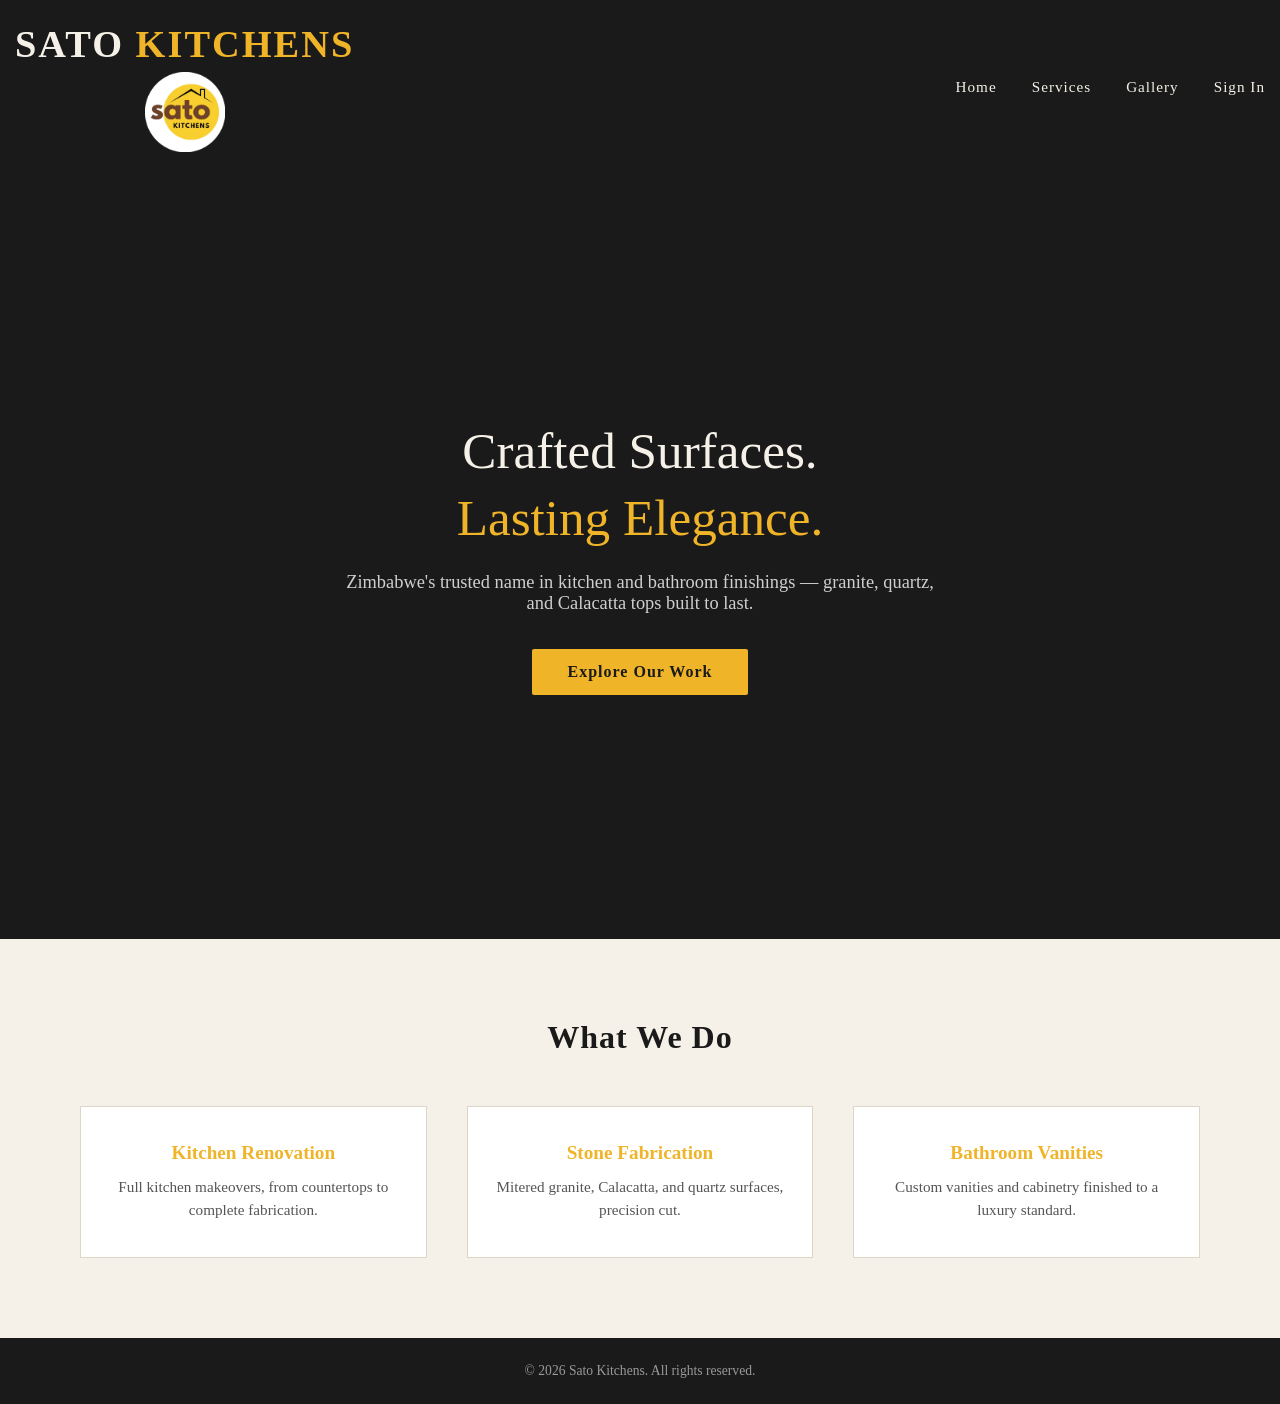
==== frontend/index.html @ 0326880c "Add services page and fix outstanding frontend files" ====
<!DOCTYPE html>
<html lang="en">
<head>
    <meta charset="UTF-8">
    <meta name="viewport" content="width=device-width, initial-scale=1.0">
    <title>Sato Kitchens | Premium Kitchen & Bathroom Finishings</title>
    <link rel="stylesheet" href="css/style.css">
</head>
<body>

    <nav class="navbar">
        <div class="nav-container">
           <a href="index.html" class="logo">
    <span class="logo-text">SATO <span class="highlight">KITCHENS</span></span>
    <img src="images/sato-logo.png" alt="Sato Kitchens">
</a>

            <ul class="nav-links">
                <li><a href="index.html">Home</a></li>
                <li><a href="services.html">Services</a></li>
                <li><a href="gallery.html">Gallery</a></li>
                <li><a href="login.html">Sign In</a></li>
            </ul>
        </div>
    </nav>

    <header class="hero">
        <div class="hero-content">
            <h1>Crafted Surfaces. <span>Lasting Elegance.</span></h1>
            <p>Zimbabwe's trusted name in kitchen and bathroom finishings — granite, quartz, and Calacatta tops built to last.</p>
            <a href="services.html" class="btn-primary">Explore Our Work</a>
        </div>
    </header>

    <section class="teaser">
        <h2>What We Do</h2>
        <div class="teaser-grid">
            <div class="teaser-card">
                <h3>Kitchen Renovation</h3>
                <p>Full kitchen makeovers, from countertops to complete fabrication.</p>
            </div>
            <div class="teaser-card">
                <h3>Stone Fabrication</h3>
                <p>Mitered granite, Calacatta, and quartz surfaces, precision cut.</p>
            </div>
            <div class="teaser-card">
                <h3>Bathroom Vanities</h3>
                <p>Custom vanities and cabinetry finished to a luxury standard.</p>
            </div>
        </div>
    </section>

    <footer class="site-footer">
        <p>&copy; 2026 Sato Kitchens. All rights reserved.</p>
    </footer>

</body>
</html>
---- frontend/css/style.css ----
/* --- Theme variables: change these two lines, whole site's mood shifts --- */
:root {
    --charcoal: #1a1a1a;
    --charcoal-light: #262626;
    --cream: #f5f0e8;
    --gold: #f0b429;
    --gold-light: #f7cc66;
    --brown: #6b3a1f;
}

* {
    margin: 0;
    padding: 0;
    box-sizing: border-box;
}

body {
    font-family: 'Georgia', 'Times New Roman', serif;
    background-color: var(--cream);
    color: var(--charcoal);
}

/* --- Navbar --- */
.navbar {
    background-color: var(--charcoal);
    padding: 12px 0;
    position: sticky;
    top: 0;
    z-index: 100;
}

.nav-container {
    max-width: 1400px;
    margin: 0 auto;
    display: flex;
    justify-content: space-between;
    align-items: center;
    padding: 10px 15px;
}

.logo {
    display: flex;
    flex-direction: column;
    align-items: center;
    text-decoration: none;
    gap: 6px;
}

.logo-text {
    color: var(--cream);
    font-size: 2.4rem;
    letter-spacing: 2px;
    font-weight: bold;
}

.logo img {
    height: 80px;
    width: auto;
}

.logo-text .highlight {
    color: var(--gold);
}



.nav-links a {
    color: var(--cream) !important;
    text-decoration: none !important;
    font-size: 0.95rem;
    letter-spacing: 1px;
    transition: color 0.3s ease;
}

.nav-links a:visited {
    color: var(--cream) !important;
}

.nav-links a:hover {
    color: var(--gold) !important;
}

.nav-links a:hover {
    color: var(--gold);
}

/* --- Hero --- */
.hero {
    background-color: var(--charcoal);
    min-height: 85vh;
    display: flex;
    align-items: center;
    justify-content: center;
    text-align: center;
    padding: 40px;
}

.hero-content h1 {
    color: var(--cream);
    font-size: 3.2rem;
    font-weight: normal;
    line-height: 1.3;
    margin-bottom: 20px;
}

.hero-content h1 span {
    color: var(--gold);
    display: block;
}

.hero-content p {
    color: #cfcfcf;
    font-size: 1.15rem;
    max-width: 600px;
    margin: 0 auto 35px;
}

.btn-primary {
    display: inline-block;
    background-color: var(--gold);
    color: var(--charcoal);
    text-decoration: none;
    padding: 14px 36px;
    font-weight: bold;
    letter-spacing: 1px;
    border-radius: 2px;
    transition: background-color 0.3s ease;
}

.btn-primary:hover {
    background-color: var(--gold-light);
}

/* --- Teaser section --- */
.teaser {
    max-width: 1200px;
    margin: 0 auto;
    padding: 80px 40px;
    text-align: center;
}

.teaser h2 {
    font-size: 2rem;
    margin-bottom: 50px;
    letter-spacing: 1px;
}

.teaser-grid {
    display: grid;
    grid-template-columns: repeat(3, 1fr);
    gap: 40px;
}

.teaser-card {
    padding: 35px 25px;
    border: 1px solid #ddd6c8;
    background-color: white;
}

.teaser-card h3 {
    color: var(--gold);
    margin-bottom: 12px;
    font-size: 1.2rem;
}

.teaser-card p {
    color: #555;
    font-size: 0.95rem;
    line-height: 1.5;
}

/* --- Footer --- */
.site-footer {
    background-color: var(--charcoal);
    color: #999;
    text-align: center;
    padding: 25px;
    font-size: 0.85rem;
}

/* --- Responsive: stack things on smaller screens --- */
@media (max-width: 768px) {
    .nav-links {
        display: none; /* we'll build a mobile menu later */
    }
    .hero-content h1 {
        font-size: 2.2rem;
    }
    .teaser-grid {
        grid-template-columns: 1fr;
    }
}

.nav-links {
    list-style: none;
    display: flex;
    flex-direction: row;
    gap: 35px;
    align-items: center;
}
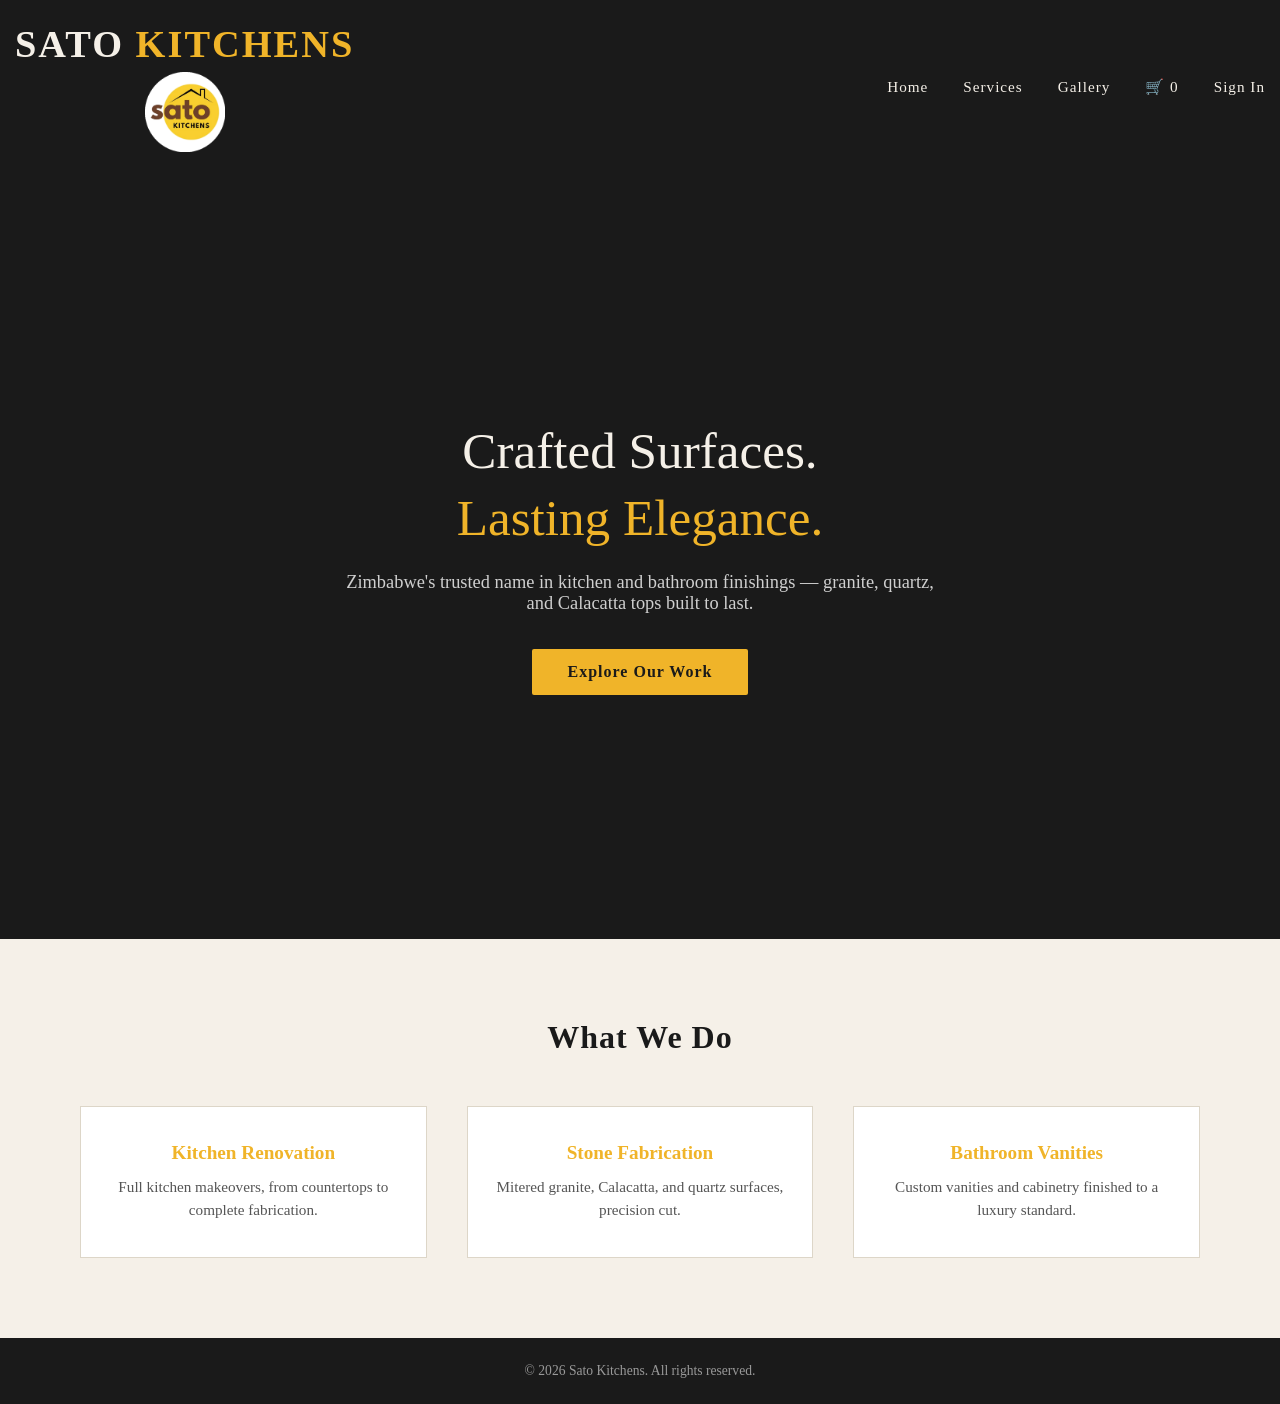
==== commit cdb8a5df: "Added cart options for all services" ====
--- a/frontend/index.html
+++ b/frontend/index.html
@@ -6,6 +6,8 @@
     <title>Sato Kitchens | Premium Kitchen & Bathroom Finishings</title>
     <link rel="stylesheet" href="css/style.css">
 </head>
+<script src="js/auth.js"></script>
+<script src="js/cart.js"></script>
 <body>
 
     <nav class="navbar">
@@ -19,7 +21,8 @@
                 <li><a href="index.html">Home</a></li>
                 <li><a href="services.html">Services</a></li>
                 <li><a href="gallery.html">Gallery</a></li>
-                <li><a href="login.html">Sign In</a></li>
+                <li><a href="cart.html" class="cart-link">🛒 <span id="cartCount" class="cart-badge">0</span></a></li>
+                <li id="navAuthItem"><a href="login.html">Sign In</a></li>
             </ul>
         </div>
     </nav>
--- a/frontend/css/style.css
+++ b/frontend/css/style.css
@@ -199,3 +199,313 @@
     align-items: center;
 }
 
+/* --- Services page --- */
+.page-header {
+    background-color: var(--charcoal);
+    text-align: center;
+    padding: 70px 40px;
+}
+
+.page-header h1 {
+    color: var(--cream);
+    font-size: 2.6rem;
+    font-weight: normal;
+    margin-bottom: 15px;
+}
+
+.page-header p {
+    color: #cfcfcf;
+    max-width: 600px;
+    margin: 0 auto;
+    font-size: 1.05rem;
+}
+
+.services-section {
+    max-width: 1200px;
+    margin: 0 auto;
+    padding: 70px 40px;
+}
+
+.services-section.alt-bg {
+    max-width: 100%;
+    background-color: #ede6d6;
+}
+
+.services-section.alt-bg > * {
+    max-width: 1200px;
+    margin-left: auto;
+    margin-right: auto;
+}
+
+.services-section h2 {
+    font-size: 1.8rem;
+    margin-bottom: 40px;
+    text-align: center;
+    letter-spacing: 1px;
+}
+
+.services-grid {
+    display: grid;
+    grid-template-columns: repeat(3, 1fr);
+    gap: 30px;
+}
+
+.service-card {
+    background-color: white;
+    border: 1px solid #ddd6c8;
+    padding: 30px 25px;
+    text-align: center;
+    transition: transform 0.25s ease, box-shadow 0.25s ease;
+}
+
+.service-card:hover {
+    transform: translateY(-5px);
+    box-shadow: 0 10px 25px rgba(0, 0, 0, 0.08);
+}
+
+.service-img-placeholder {
+    width: 100%;
+    height: 140px;
+    background-color: var(--charcoal-light);
+    border-radius: 4px;
+    display: flex;
+    align-items: center;
+    justify-content: center;
+    font-size: 2.5rem;
+    margin-bottom: 20px;
+}
+
+.service-img {
+    width: 100%;
+    height: 240px;
+    object-fit: cover;
+    border-radius: 4px;
+    margin-bottom: 20px;
+    display: block;
+}
+
+.service-card h3 {
+    color: var(--brown);
+    font-size: 1.1rem;
+    margin-bottom: 10px;
+}
+
+.service-card p {
+    color: #555;
+    font-size: 0.9rem;
+    line-height: 1.5;
+}
+
+.service-card .price {
+    color: var(--gold);
+    font-weight: bold;
+    font-size: 1rem;
+}
+
+.service-card.coming-soon {
+    opacity: 0.6;
+}
+
+@media (max-width: 900px) {
+    .services-grid {
+        grid-template-columns: repeat(2, 1fr);
+    }
+}
+
+@media (max-width: 600px) {
+    .services-grid {
+        grid-template-columns: 1fr;
+    }
+}
+
+/* --- Auth pages (login/register) --- */
+.auth-page {
+    min-height: 70vh;
+    display: flex;
+    align-items: center;
+    justify-content: center;
+    padding: 60px 20px;
+}
+
+.auth-card {
+    background-color: white;
+    border: 1px solid #ddd6c8;
+    padding: 45px 40px;
+    max-width: 420px;
+    width: 100%;
+    text-align: center;
+}
+
+.auth-card h1 {
+    font-size: 1.8rem;
+    font-weight: normal;
+    margin-bottom: 8px;
+}
+
+.auth-subtitle {
+    color: #777;
+    font-size: 0.95rem;
+    margin-bottom: 30px;
+}
+
+.form-group {
+    text-align: left;
+    margin-bottom: 20px;
+}
+
+.form-group label {
+    display: block;
+    font-size: 0.9rem;
+    margin-bottom: 6px;
+    color: var(--charcoal);
+}
+
+.form-group input {
+    width: 100%;
+    padding: 12px 14px;
+    border: 1px solid #ccc;
+    border-radius: 3px;
+    font-size: 1rem;
+    font-family: inherit;
+}
+
+.form-group input:focus {
+    outline: none;
+    border-color: var(--gold);
+}
+
+.full-width {
+    width: 100%;
+    border: none;
+    cursor: pointer;
+    font-size: 1rem;
+    margin-top: 10px;
+}
+
+.auth-switch {
+    margin-top: 25px;
+    font-size: 0.9rem;
+    color: #777;
+}
+
+.auth-switch a {
+    color: var(--brown);
+    font-weight: bold;
+    text-decoration: none;
+}
+
+.form-message {
+    font-size: 0.9rem;
+    margin-bottom: 15px;
+    min-height: 1.2em;
+}
+
+.form-message.error {
+    color: #b3261e;
+}
+
+.form-message.success {
+    color: #1e8e3e;
+}
+
+.nav-user {
+    color: var(--gold);
+    font-size: 0.95rem;
+    margin-right: 15px;
+}
+
+.sign-out-link {
+    color: var(--cream);
+    text-decoration: none;
+    font-size: 0.9rem;
+}
+
+.sign-out-link:hover {
+    color: var(--gold);
+}
+
+/* --- Gallery page --- */
+.gallery-section {
+    max-width: 1200px;
+    margin: 0 auto;
+    padding: 60px 40px;
+}
+
+.gallery-grid {
+    display: grid;
+    grid-template-columns: repeat(4, 1fr);
+    gap: 20px;
+}
+
+.gallery-item {
+    position: relative;
+    aspect-ratio: 1 / 1;
+    overflow: hidden;
+    cursor: pointer;
+    border-radius: 2px;
+}
+
+.gallery-item img {
+    width: 100%;
+    height: 100%;
+    object-fit: cover;
+    display: block;
+    transition: transform 0.3s ease;
+}
+
+.gallery-item:hover img {
+    transform: scale(1.06);
+}
+
+/* --- Lightbox overlay --- */
+.lightbox {
+    display: none;
+    position: fixed;
+    top: 0;
+    left: 0;
+    width: 100%;
+    height: 100%;
+    background-color: rgba(0, 0, 0, 0.9);
+    z-index: 1000;
+    align-items: center;
+    justify-content: center;
+    flex-direction: column;
+}
+
+.lightbox.active {
+    display: flex;
+}
+
+.lightbox img {
+    max-width: 85vw;
+    max-height: 80vh;
+    object-fit: contain;
+}
+
+.lightbox-close {
+    position: absolute;
+    top: 25px;
+    right: 40px;
+    color: var(--cream);
+    font-size: 2.5rem;
+    cursor: pointer;
+    line-height: 1;
+}
+
+#lightbox-caption {
+    color: var(--cream);
+    margin-top: 15px;
+    font-size: 1rem;
+}
+
+@media (max-width: 900px) {
+    .gallery-grid {
+        grid-template-columns: repeat(2, 1fr);
+    }
+}
+
+@media (max-width: 500px) {
+    .gallery-grid {
+        grid-template-columns: 1fr;
+    }
+}
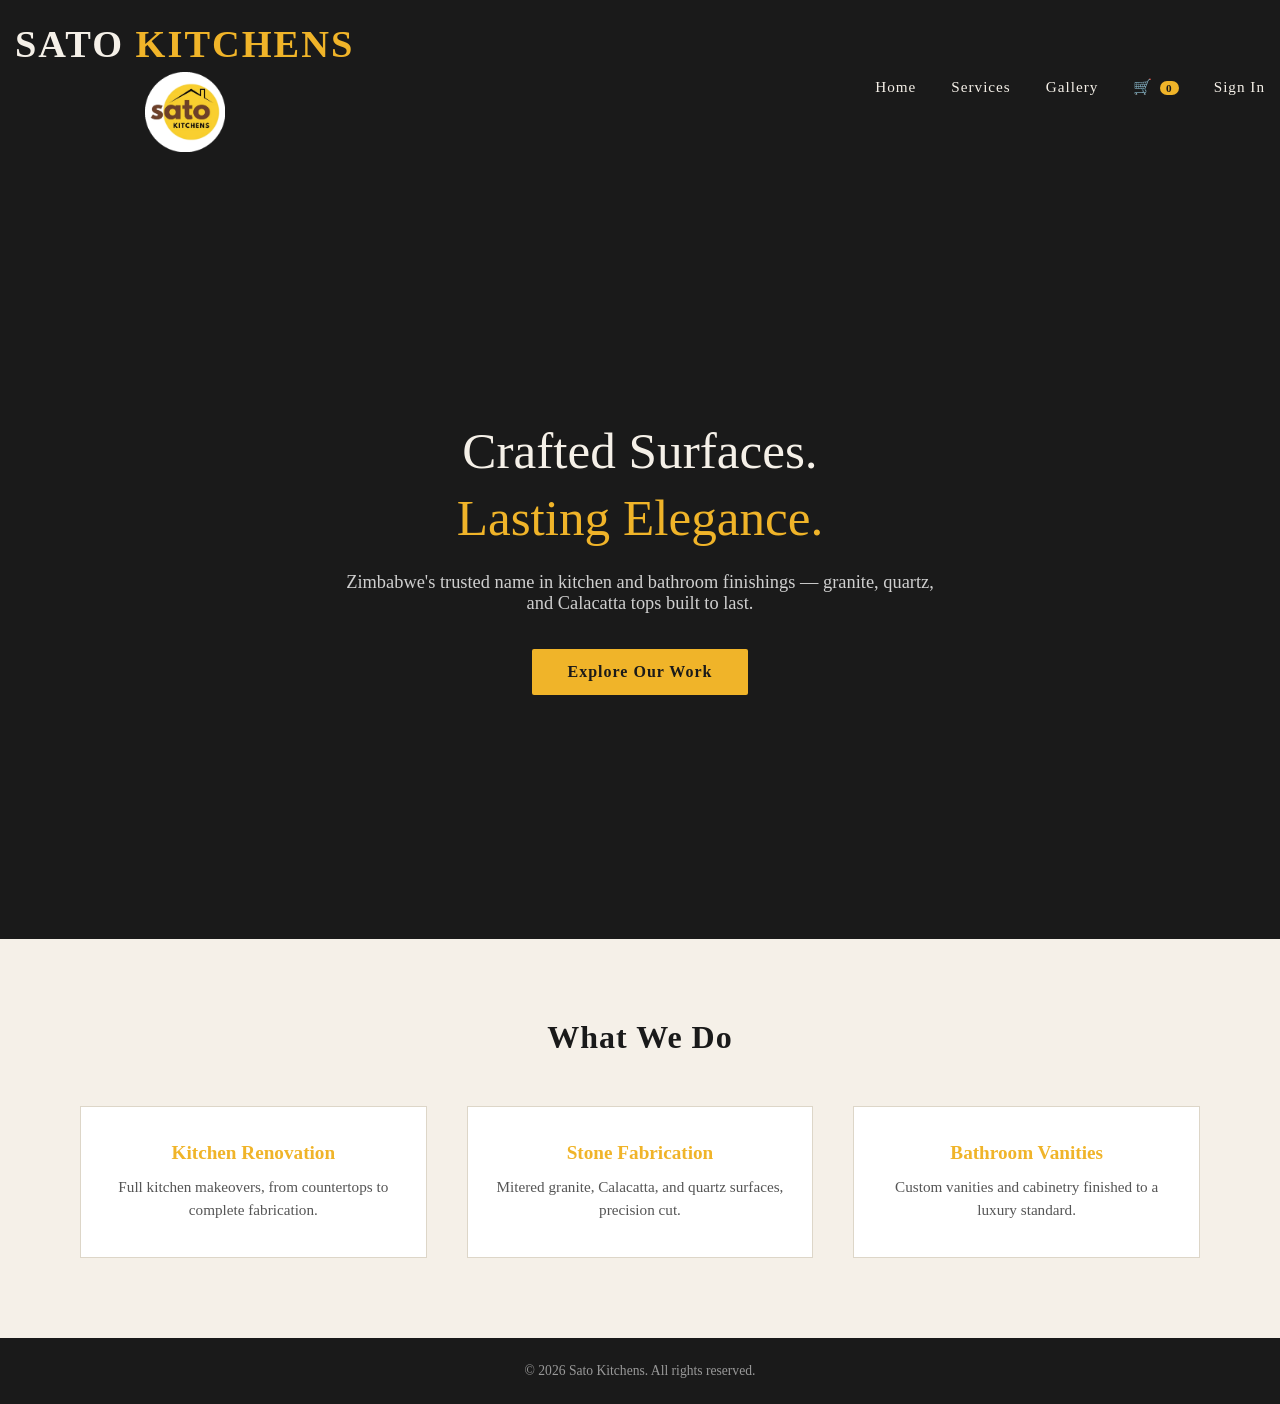
==== commit 1f6ff079: "Added Assistant" ====
--- a/frontend/index.html
+++ b/frontend/index.html
@@ -8,6 +8,7 @@
 </head>
 <script src="js/auth.js"></script>
 <script src="js/cart.js"></script>
+<script src="js/assistant.js"></script>
 <body>
 
     <nav class="navbar">
--- a/frontend/css/style.css
+++ b/frontend/css/style.css
@@ -509,3 +509,226 @@
         grid-template-columns: 1fr;
     }
 }
+
+/* --- Cart badge in navbar --- */
+.cart-link {
+    color: var(--cream);
+    text-decoration: none;
+    font-size: 1.1rem;
+    position: relative;
+}
+
+.cart-badge {
+    background-color: var(--gold);
+    color: var(--charcoal);
+    font-size: 0.7rem;
+    font-weight: bold;
+    padding: 1px 6px;
+    border-radius: 10px;
+    margin-left: 2px;
+}
+
+/* --- Add to Cart button on service cards --- */
+.add-to-cart-btn {
+    margin-top: 15px;
+    width: 100%;
+    padding: 10px;
+    background-color: var(--charcoal);
+    color: var(--cream);
+    border: none;
+    border-radius: 3px;
+    cursor: pointer;
+    font-size: 0.9rem;
+    font-family: inherit;
+    transition: background-color 0.25s ease;
+}
+
+.add-to-cart-btn:hover {
+    background-color: var(--brown);
+}
+
+/* --- Cart page --- */
+.cart-page {
+    max-width: 800px;
+    margin: 0 auto;
+    padding: 50px 40px;
+}
+
+.cart-list {
+    display: flex;
+    flex-direction: column;
+    gap: 15px;
+}
+
+.cart-item {
+    display: flex;
+    align-items: center;
+    gap: 20px;
+    background-color: white;
+    border: 1px solid #ddd6c8;
+    padding: 15px;
+}
+
+.cart-item img {
+    width: 80px;
+    height: 80px;
+    object-fit: cover;
+    border-radius: 4px;
+}
+
+.cart-item-name {
+    flex: 1;
+    font-size: 1rem;
+}
+
+.remove-btn {
+    background: none;
+    border: 1px solid #b3261e;
+    color: #b3261e;
+    padding: 6px 14px;
+    border-radius: 3px;
+    cursor: pointer;
+    font-size: 0.85rem;
+    font-family: inherit;
+}
+
+.remove-btn:hover {
+    background-color: #b3261e;
+    color: white;
+}
+
+.empty-cart {
+    text-align: center;
+    color: #777;
+    padding: 40px 0;
+}
+
+.empty-cart a {
+    color: var(--brown);
+    font-weight: bold;
+}
+
+.checkout-section {
+    margin-top: 30px;
+    text-align: center;
+}
+
+.btn-whatsapp {
+    background-color: #25d366;
+    color: white;
+    border: none;
+    padding: 16px 40px;
+    font-size: 1.05rem;
+    font-weight: bold;
+    border-radius: 4px;
+    cursor: pointer;
+    font-family: inherit;
+}
+
+.btn-whatsapp:hover {
+    background-color: #1ebc59;
+}
+
+/* --- AI Assistant widget --- */
+.assistant-toggle {
+    position: fixed;
+    bottom: 25px;
+    right: 25px;
+    width: 60px;
+    height: 60px;
+    border-radius: 50%;
+    background-color: var(--gold);
+    border: none;
+    font-size: 1.6rem;
+    cursor: pointer;
+    box-shadow: 0 4px 15px rgba(0, 0, 0, 0.25);
+    z-index: 999;
+}
+
+.assistant-panel {
+    position: fixed;
+    bottom: 100px;
+    right: 25px;
+    width: 340px;
+    max-width: 90vw;
+    max-height: 480px;
+    background-color: white;
+    border-radius: 8px;
+    box-shadow: 0 8px 30px rgba(0, 0, 0, 0.3);
+    display: none;
+    flex-direction: column;
+    overflow: hidden;
+    z-index: 999;
+}
+
+.assistant-panel.open {
+    display: flex;
+}
+
+.assistant-header {
+    background-color: var(--charcoal);
+    color: var(--cream);
+    padding: 15px 18px;
+    display: flex;
+    justify-content: space-between;
+    align-items: center;
+    font-size: 0.95rem;
+    font-weight: bold;
+}
+
+.assistant-close {
+    cursor: pointer;
+    font-size: 1.3rem;
+    line-height: 1;
+}
+
+.assistant-body {
+    padding: 15px;
+    overflow-y: auto;
+    flex: 1;
+    display: flex;
+    flex-direction: column;
+    gap: 10px;
+}
+
+.assistant-bubble {
+    padding: 10px 14px;
+    border-radius: 12px;
+    font-size: 0.9rem;
+    line-height: 1.4;
+    max-width: 85%;
+}
+
+.assistant-bot {
+    background-color: #f0ece2;
+    align-self: flex-start;
+}
+
+.assistant-user {
+    background-color: var(--gold);
+    color: var(--charcoal);
+    align-self: flex-end;
+}
+
+.assistant-options {
+    display: flex;
+    flex-direction: column;
+    gap: 8px;
+}
+
+.assistant-option-btn {
+    background-color: white;
+    border: 1px solid var(--brown);
+    color: var(--brown);
+    padding: 8px 12px;
+    border-radius: 20px;
+    font-size: 0.85rem;
+    cursor: pointer;
+    font-family: inherit;
+    text-align: left;
+}
+
+.assistant-option-btn:hover {
+    background-color: var(--brown);
+    color: white;
+}
